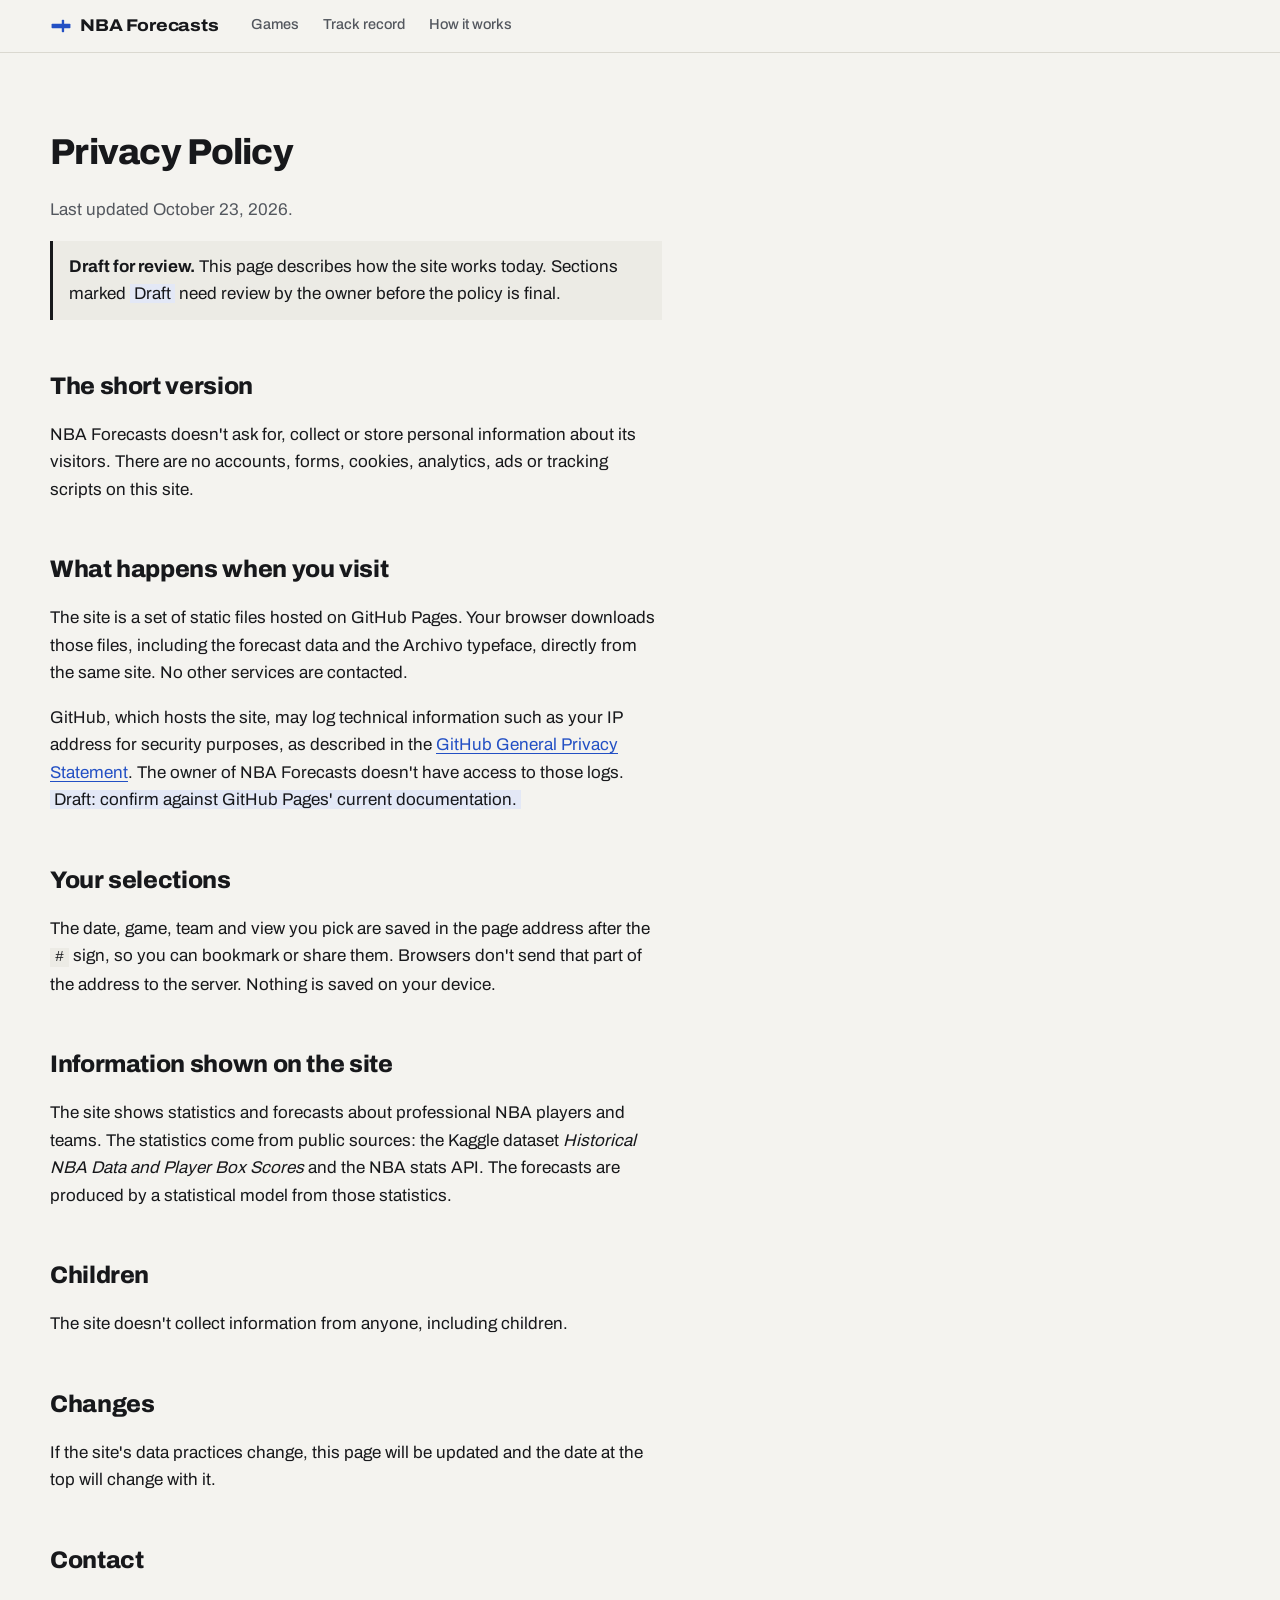
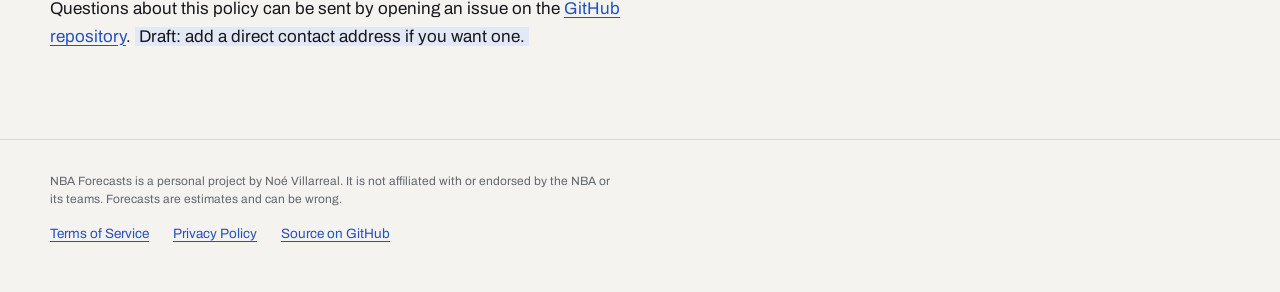
==== web/privacy.html @ f32a399c "Rediseño del sitio, términos y privacidad" ====
<!doctype html>
<html lang="en">
<head>
<meta charset="utf-8">
<meta name="viewport" content="width=device-width, initial-scale=1">
<title>Privacy Policy | NBA Forecasts</title>
<meta name="description" content="What NBA Forecasts collects and doesn't collect.">
<meta name="theme-color" content="#F4F3EF" media="(prefers-color-scheme: light)">
<meta name="theme-color" content="#151619" media="(prefers-color-scheme: dark)">
<link rel="icon" href="favicon.svg" type="image/svg+xml">
<link rel="preload" href="fonts/archivo.woff2" as="font" type="font/woff2" crossorigin>
<link rel="stylesheet" href="style.css">
</head>
<body>
<a class="skip" href="#main">Skip to content</a>
<header class="nav">
  <div class="nav-in">
    <a class="brand" href="index.html" translate="no">
      <svg class="mark" viewBox="0 0 28 28" aria-hidden="true"><rect x="2" y="11" width="24" height="6" rx="1"/><rect x="15" y="6" width="3" height="16" rx="1"/></svg>
      NBA Forecasts
    </a>
    <nav class="tabs" aria-label="Sections">
      <a href="index.html#view=games">Games</a>
      <a href="index.html#view=performance">Track record</a>
      <a href="index.html#view=method">How it works</a>
    </nav>
  </div>
</header>

<main id="main" tabindex="-1" class="legal">
  <div class="wrap">
    <article class="prose">
      <h1>Privacy Policy</h1>
      <p class="muted">Last updated October 23, 2026.</p>
      <p class="draft"><b>Draft for review.</b> This page describes how the site works today. Sections marked
        <span class="todo">Draft</span> need review by the owner before the policy is final.</p>

      <h2>The short version</h2>
      <p>NBA Forecasts doesn't ask for, collect or store personal information about its visitors. There are no
        accounts, forms, cookies, analytics, ads or tracking scripts on this site.</p>

      <h2>What happens when you visit</h2>
      <p>The site is a set of static files hosted on GitHub Pages. Your browser downloads those files, including the
        forecast data and the Archivo typeface, directly from the same site. No other services are contacted.</p>
      <p>GitHub, which hosts the site, may log technical information such as your IP address for security purposes,
        as described in the
        <a href="https://docs.github.com/en/site-policy/privacy-policies/github-general-privacy-statement">GitHub
        General Privacy Statement</a>. The owner of NBA Forecasts doesn't have access to those logs.
        <span class="todo">Draft: confirm against GitHub Pages' current documentation.</span></p>

      <h2>Your selections</h2>
      <p>The date, game, team and view you pick are saved in the page address after the <code>#</code> sign, so you
        can bookmark or share them. Browsers don't send that part of the address to the server. Nothing is saved on
        your device.</p>

      <h2>Information shown on the site</h2>
      <p>The site shows statistics and forecasts about professional NBA players and teams. The statistics come from
        public sources: the Kaggle dataset <em>Historical NBA Data and Player Box Scores</em> and the NBA stats API.
        The forecasts are produced by a statistical model from those statistics.</p>

      <h2>Children</h2>
      <p>The site doesn't collect information from anyone, including children.</p>

      <h2>Changes</h2>
      <p>If the site's data practices change, this page will be updated and the date at the top will change with it.</p>

      <h2>Contact</h2>
      <p>Questions about this policy can be sent by opening an issue on the
        <a href="https://github.com/noevillaes/nba-player-forecasting/issues">GitHub repository</a>.
        <span class="todo">Draft: add a direct contact address if you want one.</span></p>
    </article>
  </div>
</main>

<footer class="foot">
  <div class="wrap foot-in">
    <p class="fine">NBA Forecasts is a personal project by Noé Villarreal. It is not affiliated with or endorsed by the
      NBA or its teams. Forecasts are estimates and can be wrong.</p>
    <nav class="foot-links" aria-label="Legal and source">
      <a href="terms.html">Terms of Service</a>
      <a href="privacy.html" aria-current="page">Privacy Policy</a>
      <a href="https://github.com/noevillaes/nba-player-forecasting">Source on GitHub</a>
    </nav>
  </div>
</footer>
</body>
</html>
---- web/style.css ----
/* NBA Forecasts
   Warm neutral paper, ink text, one cobalt accent. Archivo for everything; numbers set
   semi-expanded as the brand's signature. Team colours appear only as data. */

@font-face {
  font-family: "Archivo";
  src: url("fonts/archivo.woff2") format("woff2");
  font-weight: 400 900;
  font-stretch: 100% 125%;
  font-style: normal;
  font-display: swap;
}

:root {
  /* colour */
  --paper: #F4F3EF;
  --paper-2: #ECEBE5;        /* alternate sections */
  --raised: #FAFAF7;         /* tables, panels (never pure white) */
  --ink: #17181B;
  --ink-2: #53575E;
  --ink-3: #63676E;
  --rule: #DAD8D0;
  --rule-strong: #17181B;
  --accent: #2350C4;         /* the one accent: selection, links, model line */
  --accent-soft: #E3E8F6;
  --hit: #22744A;
  --miss: #B4302A;
  --range: #CBD3E6;

  /* type */
  --font: "Archivo", ui-sans-serif, system-ui, -apple-system, "Segoe UI", Roboto, sans-serif;
  --t-display: clamp(40px, 5.6vw, 72px);
  --t-title: clamp(26px, 3vw, 36px);
  --t-lede: clamp(17px, 1.5vw, 21px);
  --t-body: 16px;
  --t-small: 13.5px;
  --t-tiny: 12px;
  --num-wide: 112%;          /* font-stretch for big numbers */

  /* space */
  --s1: 4px; --s2: 8px; --s3: 12px; --s4: 16px; --s5: 24px; --s6: 32px; --s7: 48px; --s8: 72px; --s9: 112px;
  --gutter: clamp(16px, 4vw, 40px);
  --max: 1180px;
  --radius: 4px;
  --nav-h: 52px;
  --ease: cubic-bezier(.25, .8, .25, 1);
  color-scheme: light;
}

@media (prefers-color-scheme: dark) {
  :root {
    --paper: #151619;
    --paper-2: #1B1C20;
    --raised: #1E1F23;
    --ink: #ECEBE6;
    --ink-2: #A9ABAF;
    --ink-3: #93969C;
    --rule: #2E3035;
    --rule-strong: #ECEBE6;
    --accent: #7D9EF0;
    --accent-soft: #232C42;
    --hit: #5CBB86;
    --miss: #EE7268;
    --range: #34405A;
    color-scheme: dark;
  }
}

* { box-sizing: border-box; }
html { -webkit-text-size-adjust: 100%; scroll-padding-top: calc(var(--nav-h) + 16px); }
body {
  margin: 0;
  background: var(--paper);
  color: var(--ink);
  font: 400 var(--t-body)/1.5 var(--font);
  font-variant-numeric: tabular-nums lining-nums;
  min-height: 100vh;
  display: flex;
  flex-direction: column;
  -webkit-font-smoothing: antialiased;
}
a { color: var(--accent); text-underline-offset: 3px; }
a:hover { text-decoration-thickness: 2px; }
button { font: inherit; color: inherit; touch-action: manipulation; }
:focus-visible { outline: 2px solid var(--accent); outline-offset: 2px; }
.sr-only { position: absolute; width: 1px; height: 1px; overflow: hidden; clip: rect(0 0 0 0); white-space: nowrap; }
[hidden] { display: none !important; }
.wrap { width: 100%; max-width: calc(var(--max) + 2 * var(--gutter)); margin: 0 auto; padding: 0 var(--gutter); }
.muted { color: var(--ink-2); }
.skip { position: absolute; left: var(--s3); top: -60px; background: var(--ink); color: var(--paper); padding: var(--s2) var(--s4); z-index: 50; }
.skip:focus { top: var(--s3); }

/* ---------- navigation ---------- */
.nav {
  position: sticky; top: 0; z-index: 20;
  background: var(--paper);
  border-bottom: 1px solid var(--rule);
}
.nav-in {
  max-width: calc(var(--max) + 2 * var(--gutter)); margin: 0 auto; padding: 0 var(--gutter);
  height: var(--nav-h); display: flex; align-items: center; gap: var(--s6);
}
.brand {
  display: flex; align-items: center; gap: var(--s2); white-space: nowrap;
  color: var(--ink); text-decoration: none;
  font-weight: 750; font-stretch: var(--num-wide); font-size: 17px; letter-spacing: -.01em;
}
.mark { width: 22px; height: 22px; fill: var(--accent); }
.tabs { display: flex; gap: var(--s5); height: 100%; }
.tabs a {
  display: flex; align-items: center; height: 100%;
  color: var(--ink-2); text-decoration: none; font-size: 14.5px; font-weight: 500;
  border-bottom: 2px solid transparent; margin-bottom: -1px;
}
.tabs a:hover { color: var(--ink); }
.tabs a[aria-current="page"] { color: var(--ink); border-bottom-color: var(--ink); }
.nav-end { margin-left: auto; }
select {
  font: 500 13.5px var(--font); color: var(--ink); background-color: var(--raised);
  border: 1px solid var(--rule); border-radius: var(--radius); padding: 6px 8px;
}

/* ---------- shared pieces ---------- */
main { flex: 1; outline: none; }
.view { padding-bottom: var(--s8); }
.intro { padding-top: var(--s8); padding-bottom: var(--s6); }
.display {
  font-size: var(--t-display); line-height: 1.02; font-weight: 800; letter-spacing: -.025em;
  margin: 0; text-wrap: balance;
}
.lede { font-size: var(--t-lede); line-height: 1.45; color: var(--ink-2); margin: var(--s4) 0 0; max-width: 62ch; text-wrap: pretty; }
.title { font-size: var(--t-title); line-height: 1.1; font-weight: 800; letter-spacing: -.02em; margin: 0; text-wrap: balance; }
.title-sm { font-size: 19px; font-weight: 750; margin: 0; letter-spacing: -.01em; }
.section-head { margin-bottom: var(--s5); }
.section-head .muted { margin: var(--s2) 0 0; max-width: 70ch; }
.note { color: var(--ink-2); font-size: var(--t-small); margin: var(--s3) 0 var(--s3); }
.band { background: var(--paper-2); padding: var(--s8) 0; margin-top: var(--s7); }

.btn {
  border: 1px solid var(--rule); background: var(--raised); color: var(--ink);
  border-radius: var(--radius); padding: 8px 14px; font-size: 14px; font-weight: 600; cursor: pointer;
}
.btn:hover:not(:disabled) { border-color: var(--ink-3); }
.btn:disabled { color: var(--ink-3); cursor: default; }
.day-nav { display: flex; gap: var(--s2); margin-top: var(--s5); }

.load-error { max-width: var(--max); margin: var(--s7) auto 0; padding: var(--s5) var(--gutter); }
.load-error p { font-size: var(--t-lede); margin: 0 0 var(--s4); }
.sim-note {
  max-width: calc(var(--max) + 2 * var(--gutter)); margin: var(--s5) auto 0; padding: var(--s3) var(--gutter);
  color: var(--ink-2); font-size: var(--t-small);
}
.sim-note::before { content: "Backtest. "; font-weight: 700; color: var(--ink); }

.dot { display: inline-block; width: 9px; height: 9px; border-radius: 50%; background: var(--c, var(--ink-3)); flex: none; }
.num { font-stretch: var(--num-wide); font-weight: 750; letter-spacing: -.01em; }

/* skeletons: shown only while real requests are in flight */
.sk { display: block; height: 14px; border-radius: 2px; background: var(--paper-2); }
@media (prefers-reduced-motion: no-preference) {
  .sk { background: linear-gradient(90deg, var(--paper-2) 0%, var(--rule) 50%, var(--paper-2) 100%); background-size: 200% 100%; animation: sk 1.4s linear infinite; }
  @keyframes sk { to { background-position: -200% 0; } }
}

/* ---------- the slate: every game of the day at a glance ---------- */
.slate { list-style: none; margin: 0; padding: 0; }
.slate-head, .row {
  display: grid; align-items: center; gap: var(--s4); padding-left: var(--s3); padding-right: var(--s3);
  grid-template-columns: minmax(130px, 1fr) 72px minmax(160px, 1.5fr) 72px minmax(130px, 1fr) minmax(150px, 1fr);
}
.slate-head { font-size: var(--t-tiny); color: var(--ink-2); padding-bottom: var(--s2); border-bottom: 1px solid var(--rule-strong); }
.slate-head span { text-align: center; }
.slate-head span:first-child { text-align: right; }
.slate-head span:nth-child(5) { text-align: left; }
.slate-head .r:last-child { text-align: right; }
.slate li { border-bottom: 1px solid var(--rule); }
.row {
  width: 100%; text-align: left; cursor: pointer; padding-top: var(--s4); padding-bottom: var(--s4);
  background: none; border: 0;
}
.row:hover { background: var(--paper-2); }
.row[aria-current="true"] { background: var(--accent-soft); }
.row .t { display: flex; align-items: center; gap: var(--s2); font-weight: 600; min-width: 0; }
.row .t span { overflow: hidden; text-overflow: ellipsis; white-space: nowrap; }
.row .t.away { justify-content: flex-end; text-align: right; }
.row .s { font-size: 22px; text-align: center; }
.row .s small { display: block; font-size: 11px; font-weight: 500; color: var(--ink-3); font-stretch: 100%; letter-spacing: 0; }
.row .res { text-align: right; font-size: var(--t-small); color: var(--ink-2); }
.row .res b { display: block; color: var(--ink); font-size: 15px; }
.row .res .hit { color: var(--hit); }
.row .res .miss { color: var(--miss); }
.row.lost-away .t.away, .row.lost-home .t.home { color: var(--ink-3); }

.probbar { display: flex; height: 8px; gap: 2px; }
.probbar span { display: block; height: 100%; background: var(--c); transition: flex-basis .35s var(--ease); }
.probbar-wrap .pl { display: flex; justify-content: space-between; font-size: var(--t-tiny); color: var(--ink-2); margin-top: 5px; }
.slate .empty { padding: var(--s6) var(--s3); color: var(--ink-2); }
.slate .sk-row { display: grid; grid-template-columns: 1fr 1fr 1fr; gap: var(--s5); padding: 22px var(--s3); }

/* ---------- the selected matchup ---------- */
.matchup { margin-top: var(--s8); }
.match-head .muted { margin: var(--s2) 0 0; }
.scoreline { display: grid; grid-template-columns: 1fr 1fr; gap: var(--s6); margin-top: var(--s6); }
.side .name { display: flex; align-items: center; gap: var(--s2); font-size: 19px; font-weight: 650; }
.side .big { font-size: clamp(42px, 10.5vw, 128px); line-height: .95; font-weight: 800; font-stretch: var(--num-wide); letter-spacing: -.035em; margin: var(--s2) 0 var(--s2); }
.side .big.proj { color: var(--ink-2); }
.side .sub { color: var(--ink-2); font-size: var(--t-small); margin: 0; }
.side.home { text-align: right; }
.side.home .name { justify-content: flex-end; }
.probbar.big { height: 14px; margin-top: var(--s6); }
.prob-labels { display: flex; justify-content: space-between; margin-top: var(--s2); font-size: var(--t-small); color: var(--ink-2); }
.prob-labels b { color: var(--ink); }
.facts {
  display: grid; grid-template-columns: repeat(4, 1fr); gap: 0; margin: var(--s6) 0 0;
  border-top: 1px solid var(--rule);
}
.facts div { padding: var(--s4) var(--s4) var(--s4) 0; border-bottom: 1px solid var(--rule); }
.facts dt { font-size: var(--t-tiny); color: var(--ink-2); }
.facts dd { margin: 2px 0 0; font-size: 20px; }
.verdict { font-size: var(--t-lede); margin: var(--s5) 0 0; max-width: 70ch; }
.verdict b.hit { color: var(--hit); }
.verdict b.miss { color: var(--miss); }

/* ---------- player forecasts ---------- */
.players { margin-top: var(--s8); }
.box-controls { display: flex; justify-content: space-between; align-items: center; gap: var(--s3) var(--s5); flex-wrap: wrap; }
.seg { display: inline-flex; border: 1px solid var(--rule); border-radius: var(--radius); background: var(--raised); padding: 2px; }
.seg button {
  display: flex; align-items: center; gap: var(--s2);
  border: 0; background: none; cursor: pointer; border-radius: 2px;
  padding: 7px 14px; font-weight: 600; font-size: 14px; color: var(--ink-2);
}
.seg button:hover:not(:disabled) { color: var(--ink); }
.seg button[aria-pressed="true"] { background: var(--ink); color: var(--paper); }
.seg button:disabled { color: var(--ink-3); opacity: .55; cursor: default; }

.table-wrap { overflow-x: auto; margin: 0 calc(-1 * var(--gutter)); padding: 0 var(--gutter); }
table { border-collapse: collapse; width: 100%; }
th { font-size: var(--t-tiny); font-weight: 600; color: var(--ink-2); padding: 10px 6px; text-align: center; border-bottom: 1px solid var(--rule-strong); white-space: nowrap; }
td { padding: 9px 6px; text-align: center; border-bottom: 1px solid var(--rule); }
th:first-child, td:first-child { text-align: left; }

.box-table { min-width: 780px; background: var(--raised); }
.box-table th { background: var(--raised); }
.box-table td { background: var(--raised); }
.box-table th:first-child, .box-table tr.p td:first-child { position: sticky; left: 0; z-index: 1; min-width: 170px; padding-left: var(--s3); }
.box-table td b { display: block; font-weight: 650; font-size: 15.5px; }
abbr[title] { text-decoration: none; }
.box-table td small { display: block; color: var(--ink-3); font-size: 11.5px; line-height: 1.25; }
.box-table td.out b { color: var(--miss); }
.box-table tr.p { cursor: pointer; }
.box-table tr.p:hover td { background: var(--paper-2); }
.box-table tr.p[aria-expanded="true"] td { background: var(--accent-soft); }
.box-table tr.p.dnp td, .box-table tr.p.dnp td b { color: var(--ink-3); }
.box-table .sk-cell { padding: 14px 6px; }

/* expanded player */
tr.detail > td { text-align: left; padding: var(--s5) var(--s3) var(--s6); background: var(--raised); }
.detail-inner { position: sticky; left: 0; width: min(100%, calc(100vw - 2 * var(--gutter) - 24px)); }
.detail-head { display: flex; flex-wrap: wrap; justify-content: space-between; gap: var(--s2) var(--s5); align-items: baseline; margin-bottom: var(--s5); }
.detail-head strong { font-size: 24px; font-weight: 800; letter-spacing: -.015em; }
.detail-head .who { color: var(--ink-2); margin-left: var(--s2); }
.strip-legend { display: flex; gap: var(--s4); flex-wrap: wrap; font-size: var(--t-tiny); color: var(--ink-2); align-items: center; }
.strip-legend i { display: inline-block; vertical-align: -1px; margin-right: 6px; }
.lg-range { width: 22px; height: 9px; background: var(--range); }
.lg-fc { width: 2px; height: 13px; background: var(--ink); }
.lg-act { width: 9px; height: 9px; border-radius: 50%; background: var(--ink); }
.lg-act.out { background: var(--miss); }
.lg-avg { width: 8px; height: 8px; border-radius: 50%; border: 1.5px solid var(--ink-2); }
.strips { display: grid; grid-template-columns: repeat(auto-fill, minmax(196px, 1fr)); gap: var(--s5) var(--s6); }
.strip { border-top: 1px solid var(--rule); padding-top: var(--s3); }
.strip-top { display: flex; justify-content: space-between; align-items: baseline; gap: var(--s2); }
.strip-name { font-size: var(--t-small); color: var(--ink-2); font-weight: 500; }
.strip-val { font-size: 24px; line-height: 1; font-weight: 800; font-stretch: var(--num-wide); }
.strip.out .strip-val { color: var(--miss); }
.strip-sub { font-size: var(--t-tiny); color: var(--ink-3); }
.strip-sub em { font-style: normal; }
.strip.out .strip-sub em { color: var(--miss); }
.track { position: relative; height: 18px; margin: 7px 0 2px; }
.track::before { content: ""; position: absolute; left: 0; right: 0; top: 50%; border-top: 1px solid var(--rule); }
.track .rng { position: absolute; top: 4px; height: 10px; background: var(--range); }
.track .fc { position: absolute; top: 1px; width: 2px; height: 16px; margin-left: -1px; background: var(--ink); }
.track .avg { position: absolute; top: 5px; width: 8px; height: 8px; margin-left: -4px; border-radius: 50%; border: 1.5px solid var(--ink-2); background: var(--raised); }
.track .act { position: absolute; top: 4px; width: 10px; height: 10px; margin-left: -5px; border-radius: 50%; background: var(--ink); box-shadow: 0 0 0 2px var(--raised); }
.strip.out .track .act { background: var(--miss); }
.strip-foot { position: relative; height: 15px; font-size: 11.5px; color: var(--ink-3); }
.strip-foot span { position: absolute; top: 0; white-space: nowrap; }

/* ---------- track record ---------- */
.figures { display: grid; grid-template-columns: repeat(3, 1fr); border-top: 1px solid var(--rule-strong); }
.figure { padding: var(--s5) var(--s5) var(--s6) 0; border-bottom: 1px solid var(--rule); }
.figure .v { font-size: clamp(44px, 5vw, 64px); line-height: 1; font-weight: 800; font-stretch: var(--num-wide); letter-spacing: -.03em; }
.figure .l { font-weight: 650; margin-top: var(--s3); }
.figure .s { font-size: var(--t-small); color: var(--ink-2); }

.perf-table { background: none; }
.perf-table td { font-size: 15px; }
.perf-table tbody tr { cursor: pointer; }
.perf-table tbody tr:hover td { background: var(--paper); }
.perf-table tbody tr[aria-selected="true"] td { background: var(--accent-soft); }
.perf-table td.neg { color: var(--miss); }
.perf-table .bar-col { width: 34%; }
.perf-table .ibar { display: flex; align-items: center; gap: var(--s3); }
.perf-table .ibar .b { height: 10px; background: var(--ink); flex: none; }
.perf-table tr[aria-selected="true"] .ibar .b { background: var(--accent); }
.perf-table .ibar .b.neg { background: var(--miss); }
.perf-table .ibar span { font-weight: 650; }

.daily { padding-top: var(--s8); }
.daily-chart svg { display: block; width: 100%; height: auto; overflow: visible; }
.daily-chart text { font: 12px var(--font); fill: var(--ink-3); }
.daily-chart .lbl { font-weight: 700; font-size: 12.5px; }
.empty { color: var(--ink-2); padding: var(--s5) 0; }

/* ---------- how it works ---------- */
.method { display: grid; grid-template-columns: minmax(0, 1fr) 320px; gap: var(--s8); align-items: start; }
.prose { max-width: 68ch; }
.prose h2 { font-size: 24px; font-weight: 800; letter-spacing: -.015em; margin: var(--s7) 0 var(--s2); }
.prose h2:first-child { margin-top: 0; }
.prose p, .prose li { font-size: 17px; line-height: 1.62; }
.prose ul, .versions { padding-left: 20px; }
.prose code { font-size: 15px; background: var(--paper-2); padding: 1px 5px; }
.byline { margin-top: var(--s7); padding-top: var(--s4); border-top: 1px solid var(--rule); color: var(--ink-2); }
.pipeline { position: sticky; top: calc(var(--nav-h) + var(--s5)); border-top: 1px solid var(--rule-strong); padding-top: var(--s4); }
.steps { list-style: none; counter-reset: step; margin: var(--s4) 0 0; padding: 0; }
.steps li { counter-increment: step; display: grid; grid-template-columns: 28px 1fr; column-gap: var(--s2); padding: var(--s3) 0; border-bottom: 1px solid var(--rule); }
.steps li::before { content: counter(step); grid-row: span 2; font-weight: 750; font-stretch: var(--num-wide); color: var(--accent); }
.steps b { font-weight: 650; }
.steps span { color: var(--ink-2); font-size: var(--t-small); }

/* ---------- footer ---------- */
.foot { border-top: 1px solid var(--rule); padding: var(--s6) 0 var(--s7); background: var(--paper); }
.foot-in { display: grid; gap: var(--s2); }
.status { margin: 0; color: var(--ink-2); font-size: var(--t-small); }
.fine { margin: 0; color: var(--ink-3); font-size: var(--t-tiny); max-width: 80ch; }
.foot-links { display: flex; gap: var(--s5); flex-wrap: wrap; font-size: var(--t-small); margin-top: var(--s2); }

/* ---------- legal pages ---------- */
.legal { padding: var(--s8) 0; }
.legal .prose h1 { font-size: var(--t-title); font-weight: 800; letter-spacing: -.02em; margin: 0 0 var(--s3); }
.draft { border-left: 3px solid var(--ink); padding: var(--s3) var(--s4); background: var(--paper-2); font-size: 15px; }
.todo { background: var(--accent-soft); padding: 0 4px; }

/* ---------- smaller screens ---------- */
@media (max-width: 980px) {
  .figures { grid-template-columns: repeat(2, 1fr); }
  .method { grid-template-columns: minmax(0, 1fr); gap: var(--s6); }
  .pipeline { position: static; }
  .facts { grid-template-columns: repeat(2, 1fr); }
  .slate-head, .row { grid-template-columns: minmax(0, 1fr) 64px minmax(90px, 1.2fr) 64px minmax(0, 1fr); }
  .slate-head span:last-child { display: none; }
  .row .res { grid-column: 1 / -1; text-align: left; display: flex; gap: var(--s2); align-items: baseline; }
  .row .res b { display: inline; }
}

@media (max-width: 680px) {
  :root { --nav-h: 96px; }
  .nav-in { height: auto; flex-wrap: wrap; row-gap: 0; padding-top: var(--s3); }
  .tabs { order: 3; width: 100%; height: 44px; overflow-x: auto; gap: var(--s5); }
  .intro { padding-top: var(--s7); }
  .slate-head { display: none; }
  .slate { border-top: 1px solid var(--rule-strong); }
  .row {
    grid-template-columns: minmax(0, 1fr) auto; grid-template-areas: "a sa" "h sh" "bar bar" "res res";
    gap: 6px var(--s3); padding: var(--s4) var(--s2);
  }
  .row .t.away { grid-area: a; justify-content: flex-start; text-align: left; } .row .s.away { grid-area: sa; }
  .row .t.home { grid-area: h; } .row .s.home { grid-area: sh; }
  .row .probbar-wrap { grid-area: bar; margin-top: 4px; }
  .row .res { grid-area: res; }
  .row .s { font-size: 19px; text-align: right; }
  .row .s small { display: inline; margin-left: 6px; }
  .scoreline { gap: var(--s4); }
  .side .name { font-size: 16px; }
  .facts dd { font-size: 17px; }
  .figures { grid-template-columns: 1fr 1fr; }
  .figure { padding-right: var(--s3); }
  .strips { grid-template-columns: repeat(2, minmax(0, 1fr)); gap: var(--s4); }
  .box-table th:first-child, .box-table tr.p td:first-child { min-width: 128px; }
  .box-controls .seg button { padding: 7px 10px; font-size: 13px; }
  .perf-table th { white-space: normal; vertical-align: bottom; }
  .perf-table td { font-size: 14px; padding-left: 4px; padding-right: 4px; }
  .perf-table td small { white-space: nowrap; }
  .perf-table .ibar .b { display: none; }
  .perf-table .ibar span { white-space: nowrap; }
  .perf-table .bar-col { width: auto; }
}

@media (prefers-reduced-motion: reduce) {
  .probbar span { transition: none; }
}
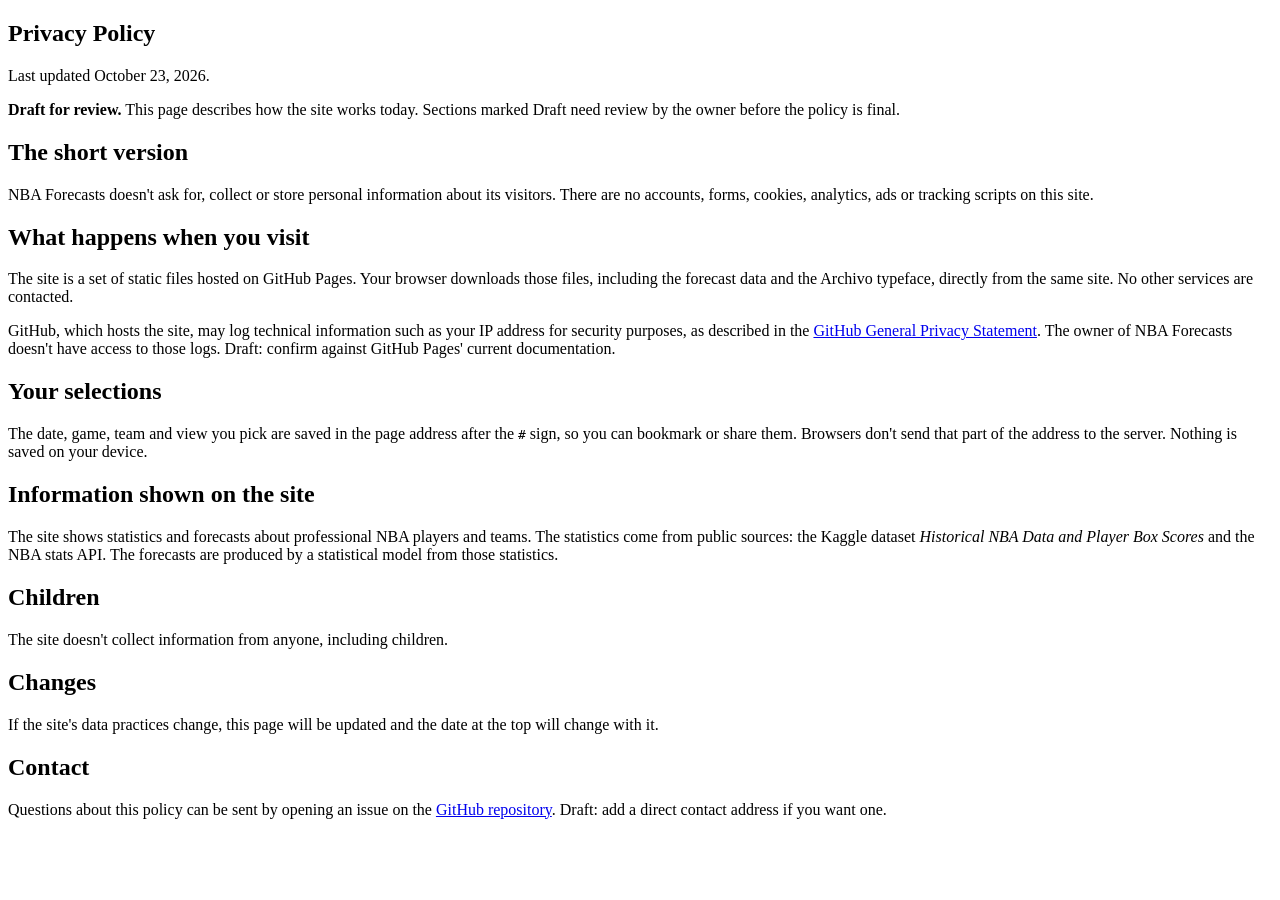
==== commit 6c8b635f: "Rediseño: franja de cancha, transiciones y accesibilidad" ====
--- a/web/privacy.html
+++ b/web/privacy.html
@@ -1,37 +1,25 @@
 <!doctype html>
 <html lang="en">
 <head>
-<meta charset="utf-8">
-<meta name="viewport" content="width=device-width, initial-scale=1">
+<!-- include:head -->
 <title>Privacy Policy | NBA Forecasts</title>
-<meta name="description" content="What NBA Forecasts collects and doesn't collect.">
-<meta name="theme-color" content="#F4F3EF" media="(prefers-color-scheme: light)">
-<meta name="theme-color" content="#151619" media="(prefers-color-scheme: dark)">
-<link rel="icon" href="favicon.svg" type="image/svg+xml">
-<link rel="preload" href="fonts/archivo.woff2" as="font" type="font/woff2" crossorigin>
-<link rel="stylesheet" href="style.css">
+<meta name="description" content="How NBA Forecasts handles visitor information.">
 </head>
 <body>
-<a class="skip" href="#main">Skip to content</a>
-<header class="nav">
-  <div class="nav-in">
-    <a class="brand" href="index.html" translate="no">
-      <svg class="mark" viewBox="0 0 28 28" aria-hidden="true"><rect x="2" y="11" width="24" height="6" rx="1"/><rect x="15" y="6" width="3" height="16" rx="1"/></svg>
-      NBA Forecasts
-    </a>
-    <nav class="tabs" aria-label="Sections">
-      <a href="index.html#view=games">Games</a>
-      <a href="index.html#view=performance">Track record</a>
-      <a href="index.html#view=method">How it works</a>
-    </nav>
-  </div>
-</header>
+<!-- include:header -->
 
 <main id="main" tabindex="-1" class="legal">
+  <section class="court legal-head" aria-labelledby="page-title">
+    <!-- include:court -->
+    <div class="wrap court-in">
+      <header class="head">
+        <h1 id="page-title" class="head-title">Privacy Policy</h1>
+        <p class="head-lede">Last updated October 23, 2026.</p>
+      </header>
+    </div>
+  </section>
   <div class="wrap">
     <article class="prose">
-      <h1>Privacy Policy</h1>
-      <p class="muted">Last updated October 23, 2026.</p>
       <p class="draft"><b>Draft for review.</b> This page describes how the site works today. Sections marked
         <span class="todo">Draft</span> need review by the owner before the policy is final.</p>
 
@@ -72,16 +60,6 @@
   </div>
 </main>
 
-<footer class="foot">
-  <div class="wrap foot-in">
-    <p class="fine">NBA Forecasts is a personal project by Noé Villarreal. It is not affiliated with or endorsed by the
-      NBA or its teams. Forecasts are estimates and can be wrong.</p>
-    <nav class="foot-links" aria-label="Legal and source">
-      <a href="terms.html">Terms of Service</a>
-      <a href="privacy.html" aria-current="page">Privacy Policy</a>
-      <a href="https://github.com/noevillaes/nba-player-forecasting">Source on GitHub</a>
-    </nav>
-  </div>
-</footer>
+<!-- include:footer -->
 </body>
 </html>
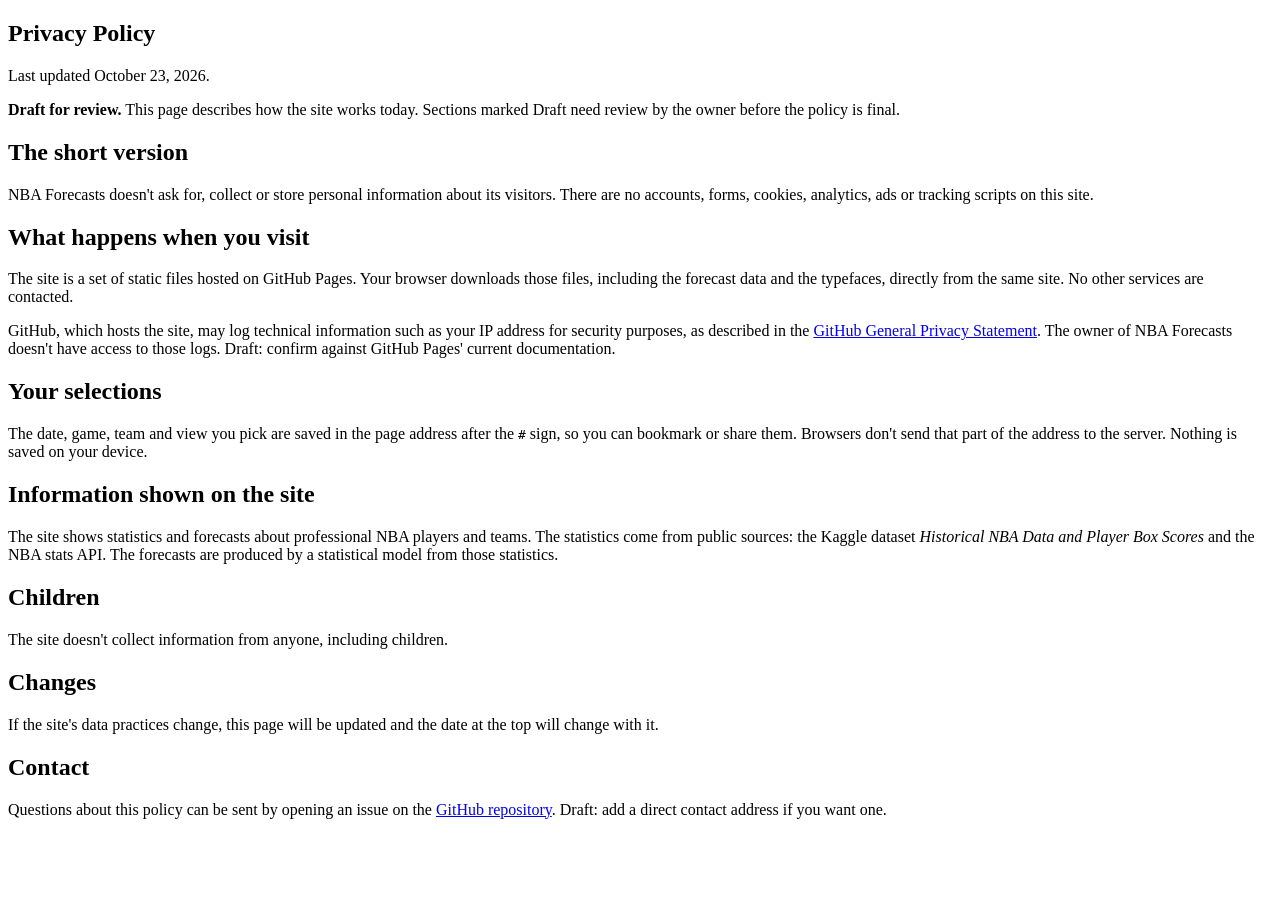
==== commit fe25e77c: "rediseño del sitio" ====
--- a/web/privacy.html
+++ b/web/privacy.html
@@ -29,7 +29,7 @@
 
       <h2>What happens when you visit</h2>
       <p>The site is a set of static files hosted on GitHub Pages. Your browser downloads those files, including the
-        forecast data and the Archivo typeface, directly from the same site. No other services are contacted.</p>
+        forecast data and the typefaces, directly from the same site. No other services are contacted.</p>
       <p>GitHub, which hosts the site, may log technical information such as your IP address for security purposes,
         as described in the
         <a href="https://docs.github.com/en/site-policy/privacy-policies/github-general-privacy-statement">GitHub
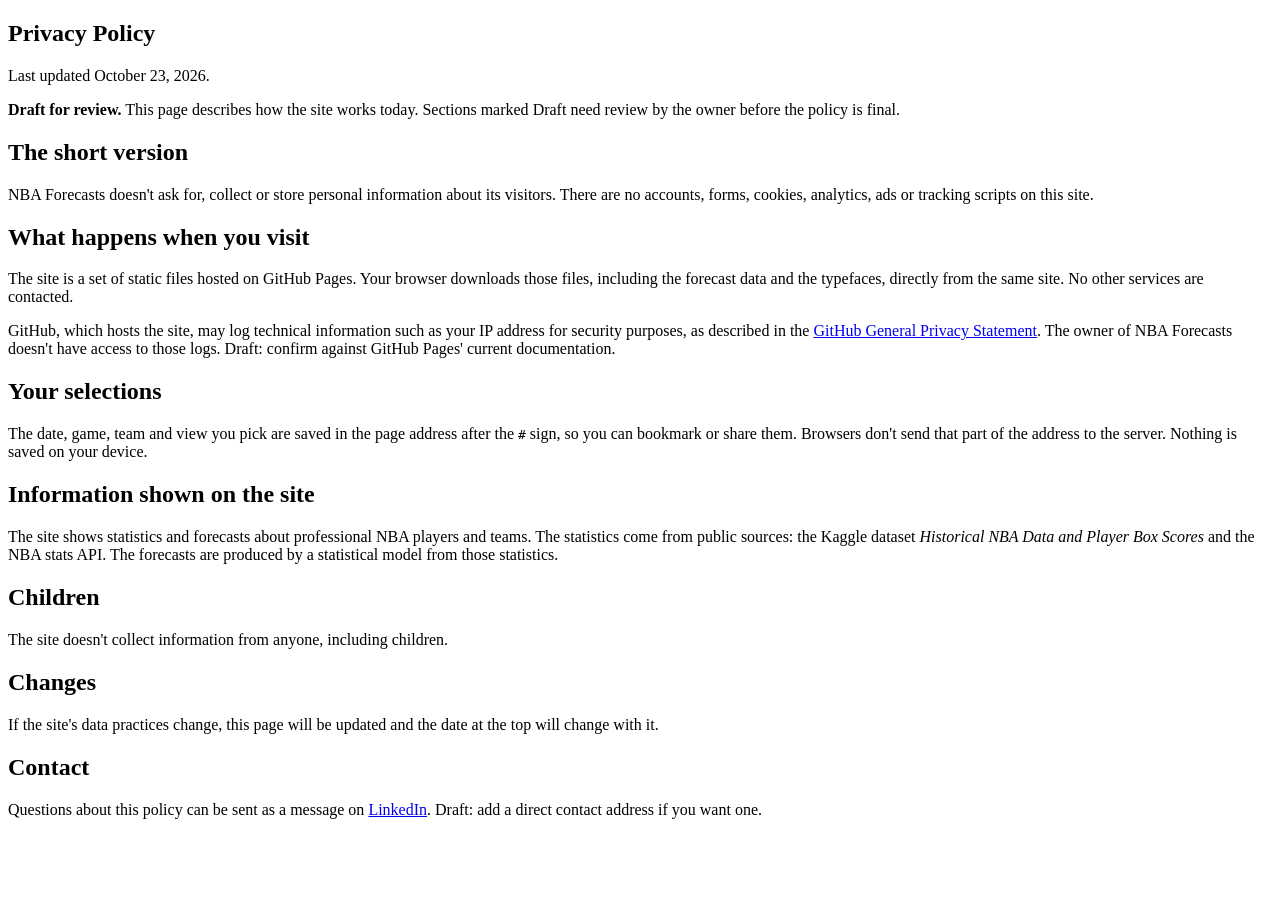
==== commit feaa23e5: "Quitar enlaces a GitHub del sitio" ====
--- a/web/privacy.html
+++ b/web/privacy.html
@@ -53,8 +53,8 @@
       <p>If the site's data practices change, this page will be updated and the date at the top will change with it.</p>
 
       <h2>Contact</h2>
-      <p>Questions about this policy can be sent by opening an issue on the
-        <a href="https://github.com/noevillaes/nba-player-forecasting/issues">GitHub repository</a>.
+      <p>Questions about this policy can be sent as a message on
+        <a href="https://www.linkedin.com/in/noevillaes">LinkedIn</a>.
         <span class="todo">Draft: add a direct contact address if you want one.</span></p>
     </article>
   </div>
